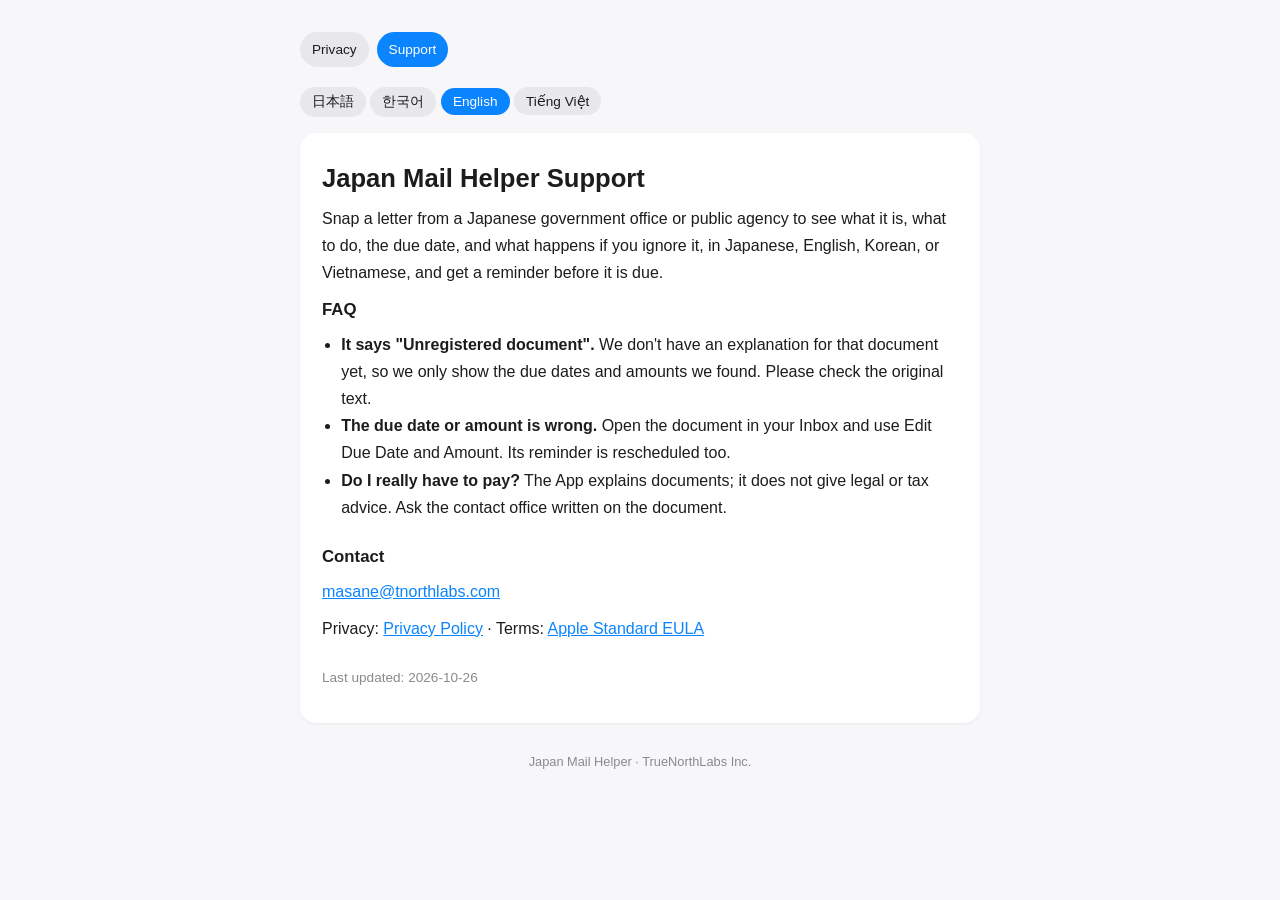
==== index.html @ 1861a3a1 "legal 반영" ====
<!doctype html>
<html lang="ja"><head><meta charset="utf-8">
<meta name="viewport" content="width=device-width,initial-scale=1">
<title>Japan Mail Helper — Support</title>
<link rel="stylesheet" href="./style.css">
</head><body><div class="wrap">
<nav><a href="./privacy.html">Privacy</a><a href="./index.html" class="active">Support</a></nav>
<div style="margin-bottom:16px">
<button class="langbtn" onclick="pick('ja')">日本語</button>
<button class="langbtn" onclick="pick('ko')">한국어</button>
<button class="langbtn" onclick="pick('en')">English</button>
<button class="langbtn" onclick="pick('vi')">Tiếng Việt</button>
</div>
<div class="card">

<section data-lang="ja" class="doc">
<h1>Japan Mail Helper サポート</h1>
<p>役所や公的機関から届いた郵便物を撮影すると、何の書類か・やること・期限・放っておくと起きることを日本語・英語・韓国語・ベトナム語で示し、期限の通知をかけるアプリです。</p>
<h2>よくある質問</h2>
<ul>
<li><b>「未登録の書類」と出ます。</b> まだ説明を用意していない書類です。見つけた期限と金額だけを表示します。必ず原文をご確認ください。</li>
<li><b>期限や金額が違います。</b> 書類箱で書類を開き、「期限・金額を直す」から直せます。通知もかけ直されます。</li>
<li><b>自分が払う必要があるか知りたい。</b> 本アプリは書類の内容を案内するもので、法律・税務の助言ではありません。書類に書かれた問い合わせ先にご確認ください。</li>
</ul>
<h2>お問い合わせ</h2>
<p><a href="mailto:masane@tnorthlabs.com">masane@tnorthlabs.com</a></p>
<p>プライバシー: <a href="./privacy.html">プライバシーポリシー</a> · 利用規約: <a href="https://www.apple.com/legal/internet-services/itunes/dev/stdeula/">Apple 標準使用許諾契約（EULA）</a></p>
<p class="updated">最終更新日: 2026-10-26</p>
</section>

<section data-lang="ko" class="doc" hidden>
<h1>Japan Mail Helper 지원</h1>
<p>관공서·공공기관에서 온 우편물을 찍으면 무슨 서류인지 · 해야 할 일 · 기한 · 안 하면 생기는 일을 일본어·영어·한국어·베트남어로 보여 주고 기한 알림을 걸어 주는 앱입니다.</p>
<h2>자주 묻는 질문</h2>
<ul>
<li><b>「미등록 서류」라고 나와요.</b> 아직 설명을 준비하지 못한 서류예요. 찾은 기한과 금액만 보여 드려요. 원문을 꼭 확인하세요.</li>
<li><b>기한이나 금액이 달라요.</b> 서류함에서 서류를 열고 「기한·금액 고치기」로 고칠 수 있어요. 알림도 다시 걸려요.</li>
<li><b>제가 내야 하는지 알고 싶어요.</b> 이 앱은 서류 내용을 안내할 뿐 법률·세무 조언이 아니에요. 서류에 적힌 문의처에 확인하세요.</li>
</ul>
<h2>문의</h2>
<p><a href="mailto:masane@tnorthlabs.com">masane@tnorthlabs.com</a></p>
<p>개인정보: <a href="./privacy.html">개인정보 처리방침</a> · 이용약관: <a href="https://www.apple.com/legal/internet-services/itunes/dev/stdeula/">Apple 표준 사용권 계약(EULA)</a></p>
<p class="updated">최종 업데이트: 2026-10-26</p>
</section>

<section data-lang="en" class="doc" hidden>
<h1>Japan Mail Helper Support</h1>
<p>Snap a letter from a Japanese government office or public agency to see what it is, what to do, the due date, and what happens if you ignore it, in Japanese, English, Korean, or Vietnamese, and get a reminder before it is due.</p>
<h2>FAQ</h2>
<ul>
<li><b>It says "Unregistered document".</b> We don't have an explanation for that document yet, so we only show the due dates and amounts we found. Please check the original text.</li>
<li><b>The due date or amount is wrong.</b> Open the document in your Inbox and use Edit Due Date and Amount. Its reminder is rescheduled too.</li>
<li><b>Do I really have to pay?</b> The App explains documents; it does not give legal or tax advice. Ask the contact office written on the document.</li>
</ul>
<h2>Contact</h2>
<p><a href="mailto:masane@tnorthlabs.com">masane@tnorthlabs.com</a></p>
<p>Privacy: <a href="./privacy.html">Privacy Policy</a> · Terms: <a href="https://www.apple.com/legal/internet-services/itunes/dev/stdeula/">Apple Standard EULA</a></p>
<p class="updated">Last updated: 2026-10-26</p>
</section>

<section data-lang="vi" class="doc" hidden>
<h1>Hỗ trợ Japan Mail Helper</h1>
<p>Chụp thư từ cơ quan nhà nước hoặc cơ quan công của Nhật Bản để biết đó là giấy gì, cần làm gì, hạn chót và điều gì xảy ra nếu bỏ qua, bằng tiếng Nhật, tiếng Anh, tiếng Hàn hoặc tiếng Việt, và nhận nhắc nhở trước hạn.</p>
<h2>Câu hỏi thường gặp</h2>
<ul>
<li><b>Ứng dụng hiện “Giấy tờ chưa đăng ký”.</b> Chúng tôi chưa có phần giải thích cho giấy tờ đó, nên chỉ hiển thị hạn chót và số tiền đã tìm thấy. Hãy kiểm tra văn bản gốc.</li>
<li><b>Hạn chót hoặc số tiền bị sai.</b> Hãy mở giấy tờ trong Hộp giấy tờ và dùng “Sửa hạn và số tiền”. Nhắc nhở cũng sẽ được đặt lại.</li>
<li><b>Tôi có thật sự phải nộp không?</b> Ứng dụng giải thích nội dung giấy tờ; ứng dụng không đưa ra tư vấn pháp lý hay thuế. Hãy hỏi nơi liên hệ ghi trên giấy tờ.</li>
</ul>
<h2>Liên hệ</h2>
<p><a href="mailto:masane@tnorthlabs.com">masane@tnorthlabs.com</a></p>
<p>Quyền riêng tư: <a href="./privacy.html">Chính sách quyền riêng tư</a> · Điều khoản: <a href="https://www.apple.com/legal/internet-services/itunes/dev/stdeula/">Thỏa thuận cấp phép người dùng cuối tiêu chuẩn của Apple (EULA)</a></p>
<p class="updated">Cập nhật lần cuối: 2026-10-26</p>
</section>

</div>
<p class="foot">Japan Mail Helper · TrueNorthLabs Inc.</p>
</div>
<script src="./lang.js"></script>
</body></html>
---- style.css ----
:root { color-scheme: light dark; }
* { box-sizing: border-box; }
body {
  font-family: -apple-system, BlinkMacSystemFont, "Segoe UI", Roboto, "Helvetica Neue", sans-serif;
  line-height: 1.7; margin: 0; padding: 0; color: #1c1c1e; background: #f7f7f9;
}
@media (prefers-color-scheme: dark) {
  body { color: #e6e6ea; background: #0c0c0e; }
  .card { background: #1a1a1d !important; }
}
.wrap { max-width: 720px; margin: 0 auto; padding: 32px 20px 64px; }
h1 { font-size: 1.6rem; margin: 0 0 4px; }
.sub { color: #8a8a8e; margin: 0 0 24px; font-size: .9rem; }
.card { background: #fff; border-radius: 16px; padding: 24px 22px; box-shadow: 0 1px 3px rgba(0,0,0,.06); }
h2 { font-size: 1.05rem; margin: 22px 0 6px; }
ul { margin: 0 0 10px; padding-left: 1.2em; }
h2:first-of-type { margin-top: 4px; }
p { margin: 0 0 10px; }
.updated { color: #8a8a8e; font-size: .85rem; margin-top: 24px; }
a { color: #0a84ff; }
nav { display: flex; gap: 8px; margin: 0 0 20px; flex-wrap: wrap; }
nav a, .langbtn {
  font-size: .85rem; text-decoration: none; padding: 6px 12px; border-radius: 999px;
  background: rgba(120,120,128,.12); color: inherit; border: none; cursor: pointer;
}
nav a.active, .langbtn.active { background: #0a84ff; color: #fff; }
.foot { margin-top: 28px; font-size: .8rem; color: #8a8a8e; text-align: center; }
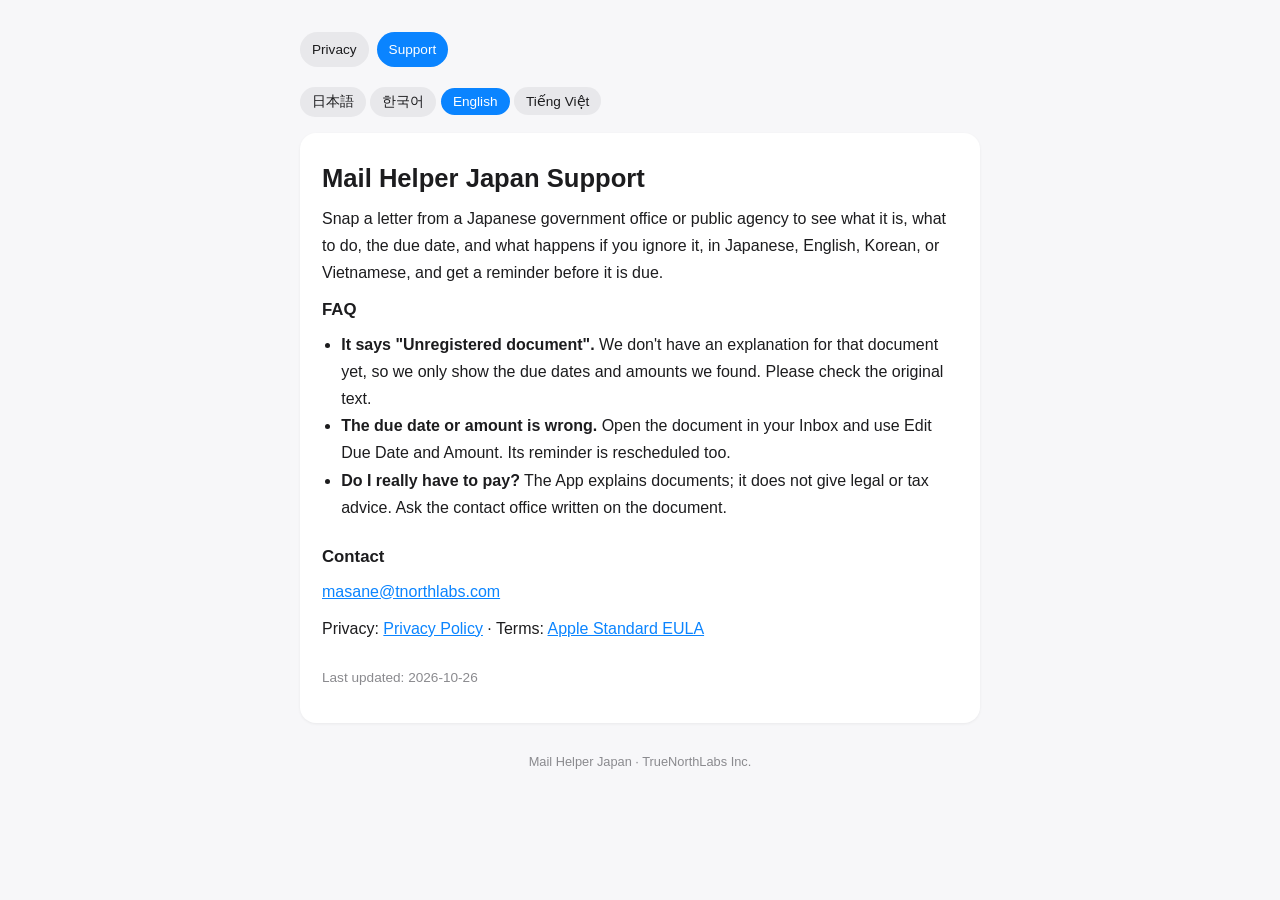
==== commit 1f09b06e: "legal 반영" ====
--- a/index.html
+++ b/index.html
@@ -1,7 +1,7 @@
 <!doctype html>
 <html lang="ja"><head><meta charset="utf-8">
 <meta name="viewport" content="width=device-width,initial-scale=1">
-<title>Japan Mail Helper — Support</title>
+<title>Mail Helper Japan — Support</title>
 <link rel="stylesheet" href="./style.css">
 </head><body><div class="wrap">
 <nav><a href="./privacy.html">Privacy</a><a href="./index.html" class="active">Support</a></nav>
@@ -14,7 +14,7 @@
 <div class="card">
 
 <section data-lang="ja" class="doc">
-<h1>Japan Mail Helper サポート</h1>
+<h1>日本の郵便物ヘルパー サポート</h1>
 <p>役所や公的機関から届いた郵便物を撮影すると、何の書類か・やること・期限・放っておくと起きることを日本語・英語・韓国語・ベトナム語で示し、期限の通知をかけるアプリです。</p>
 <h2>よくある質問</h2>
 <ul>
@@ -29,7 +29,7 @@
 </section>
 
 <section data-lang="ko" class="doc" hidden>
-<h1>Japan Mail Helper 지원</h1>
+<h1>일본 생활 우편물 도우미 지원</h1>
 <p>관공서·공공기관에서 온 우편물을 찍으면 무슨 서류인지 · 해야 할 일 · 기한 · 안 하면 생기는 일을 일본어·영어·한국어·베트남어로 보여 주고 기한 알림을 걸어 주는 앱입니다.</p>
 <h2>자주 묻는 질문</h2>
 <ul>
@@ -44,7 +44,7 @@
 </section>
 
 <section data-lang="en" class="doc" hidden>
-<h1>Japan Mail Helper Support</h1>
+<h1>Mail Helper Japan Support</h1>
 <p>Snap a letter from a Japanese government office or public agency to see what it is, what to do, the due date, and what happens if you ignore it, in Japanese, English, Korean, or Vietnamese, and get a reminder before it is due.</p>
 <h2>FAQ</h2>
 <ul>
@@ -59,7 +59,7 @@
 </section>
 
 <section data-lang="vi" class="doc" hidden>
-<h1>Hỗ trợ Japan Mail Helper</h1>
+<h1>Hỗ trợ Trợ lý thư Nhật Bản</h1>
 <p>Chụp thư từ cơ quan nhà nước hoặc cơ quan công của Nhật Bản để biết đó là giấy gì, cần làm gì, hạn chót và điều gì xảy ra nếu bỏ qua, bằng tiếng Nhật, tiếng Anh, tiếng Hàn hoặc tiếng Việt, và nhận nhắc nhở trước hạn.</p>
 <h2>Câu hỏi thường gặp</h2>
 <ul>
@@ -74,7 +74,7 @@
 </section>
 
 </div>
-<p class="foot">Japan Mail Helper · TrueNorthLabs Inc.</p>
+<p class="foot">Mail Helper Japan · TrueNorthLabs Inc.</p>
 </div>
 <script src="./lang.js"></script>
 </body></html>
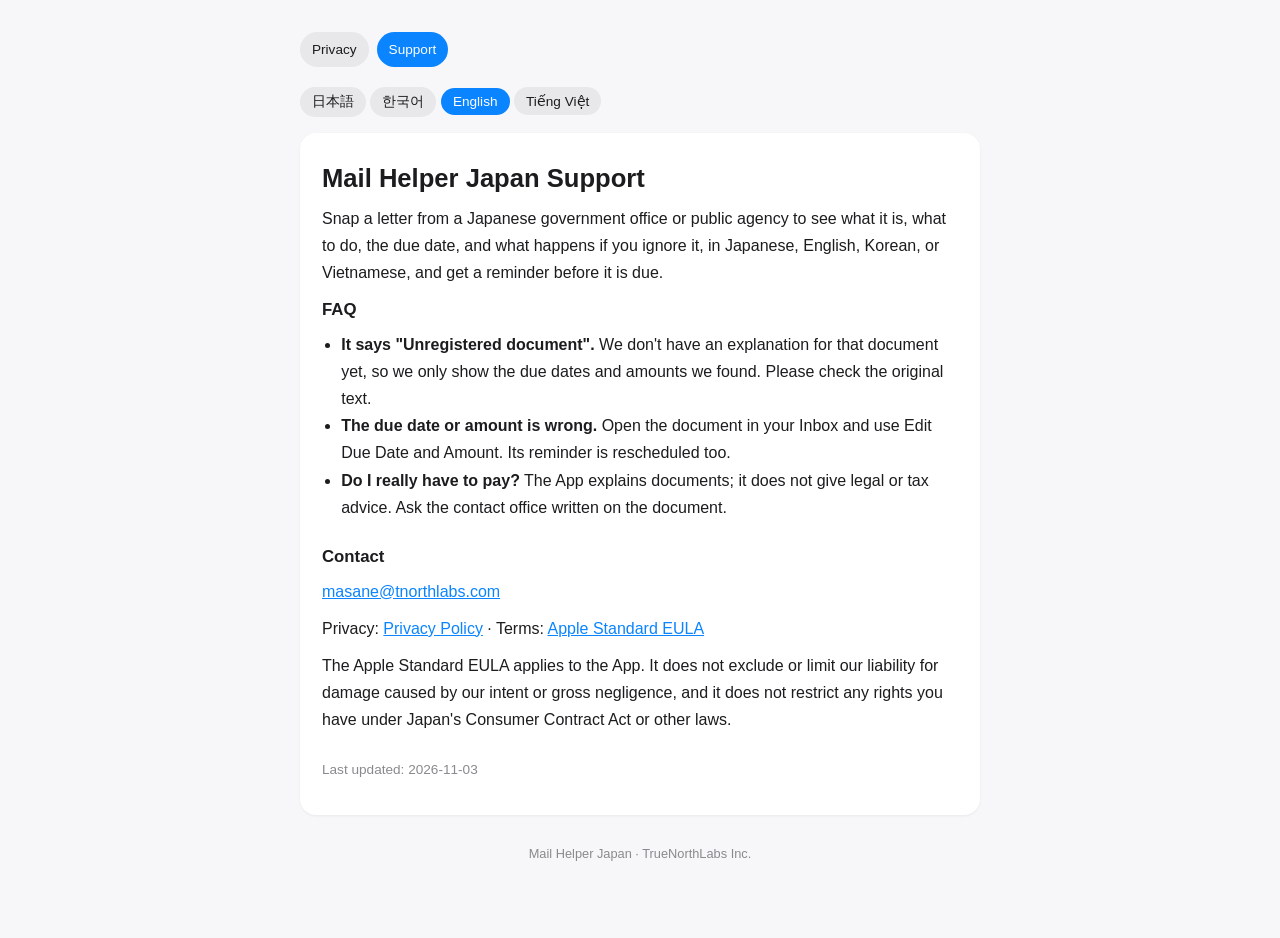
==== commit 60dda180: "legal 반영" ====
--- a/index.html
+++ b/index.html
@@ -25,7 +25,8 @@
 <h2>お問い合わせ</h2>
 <p><a href="mailto:masane@tnorthlabs.com">masane@tnorthlabs.com</a></p>
 <p>プライバシー: <a href="./privacy.html">プライバシーポリシー</a> · 利用規約: <a href="https://www.apple.com/legal/internet-services/itunes/dev/stdeula/">Apple 標準使用許諾契約（EULA）</a></p>
-<p class="updated">最終更新日: 2026-10-26</p>
+<p>本アプリには Apple 標準使用許諾契約が適用されます。ただし、当社の故意または重大な過失による損害について責任を免除・制限するものではなく、消費者契約法その他の法令により認められる利用者の権利を制限しません。</p>
+<p class="updated">最終更新日: 2026-11-03</p>
 </section>
 
 <section data-lang="ko" class="doc" hidden>
@@ -40,7 +41,8 @@
 <h2>문의</h2>
 <p><a href="mailto:masane@tnorthlabs.com">masane@tnorthlabs.com</a></p>
 <p>개인정보: <a href="./privacy.html">개인정보 처리방침</a> · 이용약관: <a href="https://www.apple.com/legal/internet-services/itunes/dev/stdeula/">Apple 표준 사용권 계약(EULA)</a></p>
-<p class="updated">최종 업데이트: 2026-10-26</p>
+<p>앱에는 Apple 표준 사용권 계약이 적용됩니다. 다만 회사의 고의 또는 중대한 과실로 생긴 손해의 책임을 면제·제한하지 않으며, 일본 소비자계약법 등 법령이 인정하는 이용자의 권리를 제한하지 않습니다.</p>
+<p class="updated">최종 업데이트: 2026-11-03</p>
 </section>
 
 <section data-lang="en" class="doc" hidden>
@@ -55,7 +57,8 @@
 <h2>Contact</h2>
 <p><a href="mailto:masane@tnorthlabs.com">masane@tnorthlabs.com</a></p>
 <p>Privacy: <a href="./privacy.html">Privacy Policy</a> · Terms: <a href="https://www.apple.com/legal/internet-services/itunes/dev/stdeula/">Apple Standard EULA</a></p>
-<p class="updated">Last updated: 2026-10-26</p>
+<p>The Apple Standard EULA applies to the App. It does not exclude or limit our liability for damage caused by our intent or gross negligence, and it does not restrict any rights you have under Japan's Consumer Contract Act or other laws.</p>
+<p class="updated">Last updated: 2026-11-03</p>
 </section>
 
 <section data-lang="vi" class="doc" hidden>
@@ -70,7 +73,8 @@
 <h2>Liên hệ</h2>
 <p><a href="mailto:masane@tnorthlabs.com">masane@tnorthlabs.com</a></p>
 <p>Quyền riêng tư: <a href="./privacy.html">Chính sách quyền riêng tư</a> · Điều khoản: <a href="https://www.apple.com/legal/internet-services/itunes/dev/stdeula/">Thỏa thuận cấp phép người dùng cuối tiêu chuẩn của Apple (EULA)</a></p>
-<p class="updated">Cập nhật lần cuối: 2026-10-26</p>
+<p>Ứng dụng áp dụng Thỏa thuận cấp phép người dùng cuối tiêu chuẩn của Apple. Tuy nhiên, thỏa thuận này không miễn trừ hay giới hạn trách nhiệm của chúng tôi đối với thiệt hại do chúng tôi cố ý hoặc có lỗi nghiêm trọng gây ra, và không hạn chế các quyền của bạn theo Luật Hợp đồng Người tiêu dùng của Nhật Bản hoặc các luật khác.</p>
+<p class="updated">Cập nhật lần cuối: 2026-11-03</p>
 </section>
 
 </div>
